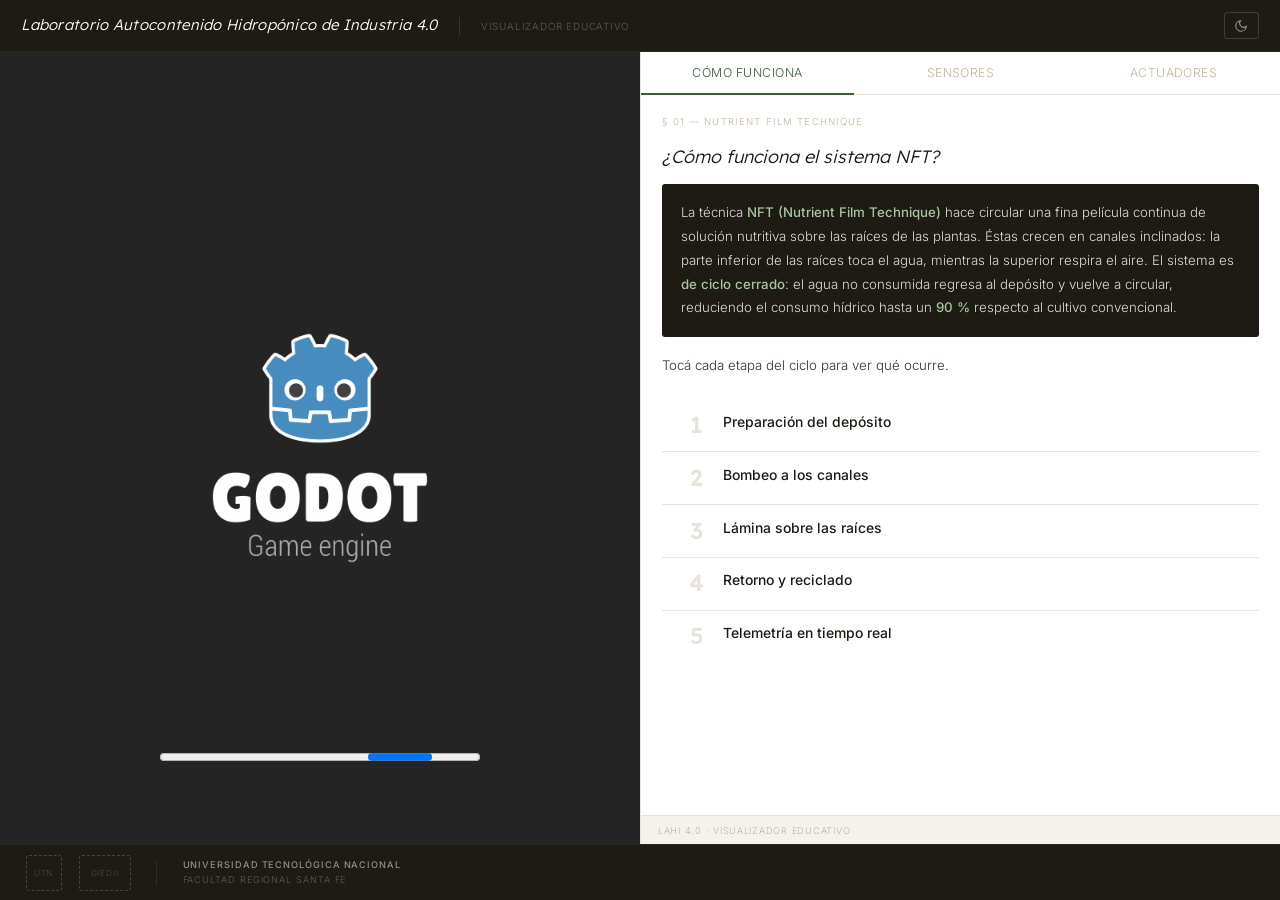
==== webpage/page/index.html @ 0cfc1d72 "Added web-page" ====
<!DOCTYPE html>
<html lang="es">
<head>
<meta charset="UTF-8">
<meta name="viewport" content="width=device-width, initial-scale=1.0, viewport-fit=cover">
<title>Laboratorio Autocontenido Hidropónico de Industria 4.0 — LAHI 4.0</title>
<link rel="preconnect" href="https://fonts.googleapis.com">
<link rel="preconnect" href="https://fonts.gstatic.com" crossorigin>
<link href="https://fonts.googleapis.com/css2?family=Inter:ital,opsz,wght@0,14..32,100..900;1,14..32,100..900&family=Lexend+Deca:wght@100..900&display=swap" rel="stylesheet">
<link rel="stylesheet" href="styles.css">
</head>
<body>
<div class="app">

  <!-- ══ TOPBAR ══ -->
  <header class="topbar">
    <span class="topbar-brand">
      Laboratorio Autocontenido Hidropónico de Industria 4.0
    </span>
    <div class="topbar-sep"></div>
    <span class="topbar-desc">Visualizador educativo</span>
    <button class="theme-toggle" id="theme-toggle" aria-label="Cambiar modo">
      <!-- moon: visible en modo claro -->
      <svg class="icon-moon" viewBox="0 0 24 24"><path d="M21 12.79A9 9 0 1 1 11.21 3a7 7 0 0 0 9.79 9.79z"/></svg>
      <!-- sun: visible en modo oscuro -->
      <svg class="icon-sun" viewBox="0 0 24 24"><circle cx="12" cy="12" r="5"/><line x1="12" y1="1" x2="12" y2="3"/><line x1="12" y1="21" x2="12" y2="23"/><line x1="4.22" y1="4.22" x2="5.64" y2="5.64"/><line x1="18.36" y1="18.36" x2="19.78" y2="19.78"/><line x1="1" y1="12" x2="3" y2="12"/><line x1="21" y1="12" x2="23" y2="12"/><line x1="4.22" y1="19.78" x2="5.64" y2="18.36"/><line x1="18.36" y1="5.64" x2="19.78" y2="4.22"/></svg>
    </button>
  </header>

  <!-- ══ GODOT PANEL ══ -->
  <div class="viz-panel">
    <iframe
      id="godot-iframe"
      src="../hydro/hydro_virtualization.html"
      allow="autoplay"
      style="width:100%;height:100%;border:none;display:block;"
    ></iframe>
    <div class="viz-overlay" id="viz-overlay">
      <div class="viz-overlay-dot"></div>
      <span class="viz-overlay-text" id="viz-overlay-text"></span>
    </div>
  </div>

  <!-- ══ SIDE PANEL ══ -->
  <aside class="side">

    <!-- Tab strip -->
    <div class="tabs">
      <div class="tab active" data-tab="como-funciona" onclick="switchTab(this)">Cómo funciona</div>
      <div class="tab" data-tab="sensores" onclick="switchTab(this)">Sensores</div>
      <div class="tab" data-tab="actuadores" onclick="switchTab(this)">Actuadores</div>
    </div>

    <div class="panes">

      <!-- ── CÓMO FUNCIONA ── -->
      <div class="pane active" id="pane-como-funciona">
        <p class="pane-subtitle">§ 01 — Nutrient Film Technique</p>
        <p class="pane-title">¿Cómo funciona el sistema NFT?</p>

        <div class="nft-intro">
          La técnica <strong>NFT (Nutrient Film Technique)</strong> hace circular una fina película continua de solución nutritiva sobre las raíces de las plantas. Éstas crecen en canales inclinados: la parte inferior de las raíces toca el agua, mientras la superior respira el aire. El sistema es <strong>de ciclo cerrado</strong>: el agua no consumida regresa al depósito y vuelve a circular, reduciendo el consumo hídrico hasta un <strong>90 %</strong> respecto al cultivo convencional.
        </div>

        <p class="pane-body" style="margin-top:0.25rem;">Tocá cada etapa del ciclo para ver qué ocurre.</p>

        <div class="nft-steps">

          <div class="nft-step" data-sensor="deposito" onclick="selectStep(this)">
            <div class="nft-step-num">1</div>
            <div class="nft-step-content">
              <p class="nft-step-title">Preparación del depósito</p>
              <div class="nft-step-body">La solución nutritiva se mezcla en el reservorio. El sensor EC verifica la concentración de nutrientes y el DS18B20 controla la temperatura antes de iniciar la circulación.</div>
            </div>
          </div>

          <div class="nft-step" data-sensor="bomba" onclick="selectStep(this)">
            <div class="nft-step-num">2</div>
            <div class="nft-step-content">
              <p class="nft-step-title">Bombeo a los canales</p>
              <div class="nft-step-body">La bomba sumergible eleva la solución hasta la cabecera de los canales inclinados. El caudalímetro confirma que el flujo es el correcto. El controlador gestiona la bomba mediante relé con temporización no bloqueante.</div>
            </div>
          </div>

          <div class="nft-step" data-sensor="canal" onclick="selectStep(this)">
            <div class="nft-step-num">3</div>
            <div class="nft-step-content">
              <p class="nft-step-title">Lámina sobre las raíces</p>
              <div class="nft-step-body">La solución baja por gravedad formando la fina lámina o "film". La parte inferior de las raíces toca el agua; la superior respira el aire, sin necesidad de aireadores adicionales.</div>
            </div>
          </div>

          <div class="nft-step" data-sensor="retorno" onclick="selectStep(this)">
            <div class="nft-step-num">4</div>
            <div class="nft-step-content">
              <p class="nft-step-title">Retorno y reciclado</p>
              <div class="nft-step-body">El excedente cae al depósito por el extremo inferior de cada canal. El ciclo se repite indefinidamente. El sistema consume hasta un 90 % menos de agua que el cultivo en suelo.</div>
            </div>
          </div>

          <div class="nft-step" data-sensor="telemetria" onclick="selectStep(this)">
            <div class="nft-step-num">5</div>
            <div class="nft-step-content">
              <p class="nft-step-title">Telemetría en tiempo real</p>
              <div class="nft-step-body">Cada segundo, el microcontrolador emite un objeto JSON con todos los valores de sensores y el estado de los actuadores. Esto permite registrar el historial del cultivo y detectar anomalías.</div>
            </div>
          </div>

        </div>
      </div>

      <!-- ── SENSORES ── -->
      <div class="pane" id="pane-sensores">
        <p class="pane-subtitle">§ 02 — Instrumentación</p>
        <p class="pane-title">Sensores del sistema</p>
        <p class="pane-body">Seleccioná un sensor para ver detalles y resaltar su ubicación en la simulación.</p>

        <table class="data-table">
          <thead>
            <tr>
              <th>Sensor</th>
              <th>Variable</th>
              <th>Rango operativo</th>
            </tr>
          </thead>
          <tbody>

            <!-- DHT22 -->
            <tr onclick="toggleRow(this, 'det-dht22', 'Temp. y Humedad Ambiente', 'dht22')">
              <td>
                Temperatura y Humedad Ambiente
                <span class="td-model">DHT22 / AM2302</span>
              </td>
              <td>T amb / HR</td>
              <td><span class="td-badge badge-ok">18–26 °C</span></td>
            </tr>
            <tr class="row-detail" id="det-dht22">
              <td colspan="3">
                Sensor digital calibrado de un solo hilo. Mide las condiciones del aire dentro del invernadero. La temperatura y humedad relativa determinan la transpiración foliar y la demanda hídrica.
                <br><br>
                <strong>Precisión:</strong> ±0.5 °C, ±2–5 % HR &nbsp;|&nbsp; <strong>Protocolo:</strong> Single-wire digital &nbsp;|&nbsp; <strong>Período mín.:</strong> ≥ 2 s entre lecturas
              </td>
            </tr>

            <!-- DS18B20 -->
            <tr onclick="toggleRow(this, 'det-ds18b20', 'Temperatura de la Solución', 'ds18b20')">
              <td>
                Temperatura de la Solución
                <span class="td-model">DS18B20 sumergible</span>
              </td>
              <td>T agua</td>
              <td><span class="td-badge badge-ok">18–22 °C</span></td>
            </tr>
            <tr class="row-detail" id="det-ds18b20">
              <td colspan="3">
                Sensor sumergible instalado en el depósito y canales. El agua fría retiene más oxígeno disuelto; el agua caliente lo agota y asfixia las raíces. Temperatura ideal: 18–22 °C.
                <br><br>
                <strong>Rango:</strong> −55 … +125 °C &nbsp;|&nbsp; <strong>Resolución:</strong> 9–12 bit configurable &nbsp;|&nbsp; <strong>Protocolo:</strong> 1-Wire
              </td>
            </tr>

            <!-- EC -->
            <tr onclick="toggleRow(this, 'det-ec', 'Conductividad Eléctrica (EC)', 'ec')">
              <td>
                Conductividad Eléctrica
                <span class="td-model">Sonda EC + acondicionador</span>
              </td>
              <td>EC</td>
              <td><span class="td-badge badge-ok">1.5–2.5 mS/cm</span></td>
            </tr>
            <tr class="row-detail" id="det-ec">
              <td colspan="3">
                Mide la concentración de sales minerales disueltas — es decir, cuánto "alimento" contiene la solución. EC baja: plantas con hambre. EC alta: riesgo de toxicidad radicular.
                <br><br>
                <strong>Unidad:</strong> mS/cm &nbsp;|&nbsp; <strong>Alerta déficit:</strong> &lt; 0.8 mS/cm &nbsp;|&nbsp; <strong>Alerta exceso:</strong> &gt; 3.5 mS/cm &nbsp;|&nbsp; <strong>Comp. térmica:</strong> vía DS18B20
              </td>
            </tr>

            <!-- Caudalímetro -->
            <tr onclick="toggleRow(this, 'det-caudal', 'Caudalímetro', 'caudal')">
              <td>
                Caudal de Circulación
                <span class="td-model">Caudalímetro efecto Hall</span>
              </td>
              <td>Caudal</td>
              <td><span class="td-badge badge-ok">≥ 1 L/min</span></td>
            </tr>
            <tr class="row-detail" id="det-caudal">
              <td colspan="3">
                Cuenta los pulsos de una turbina interna para medir el flujo en los canales NFT. Caudal cero significa que la bomba falló — el sistema dispara una alerta inmediata.
                <br><br>
                <strong>Principio:</strong> Turbina + efecto Hall &nbsp;|&nbsp; <strong>Salida:</strong> Pulsos digitales (ISR) &nbsp;|&nbsp; <strong>Alerta:</strong> Caudal = 0
              </td>
            </tr>

            <!-- pH (mockeado) -->
            <tr onclick="toggleRow(this, 'det-ph', 'Sensor de pH', 'ph')">
              <td>
                pH de la Solución
                <span class="td-model">Electrodo pH + módulo BNC [mock]</span>
              </td>
              <td>pH</td>
              <td><span class="td-badge badge-ok">5.5–6.5</span></td>
            </tr>
            <tr class="row-detail" id="det-ph">
              <td colspan="3">
                [Datos de referencia — sensor pendiente de integración] El pH determina la disponibilidad de nutrientes para la planta. Fuera del rango óptimo, los minerales precipitan y no pueden ser absorbidos.
                <br><br>
                <strong>Rango medición:</strong> 0–14 pH &nbsp;|&nbsp; <strong>Salida:</strong> Analógica 0–5 V &nbsp;|&nbsp; <strong>Calibración:</strong> Buffer 4.0 / 7.0
              </td>
            </tr>

          </tbody>
        </table>
      </div>

      <!-- ── ACTUADORES ── -->
      <div class="pane" id="pane-actuadores">
        <p class="pane-subtitle">§ 03 — Control</p>
        <p class="pane-title">Actuadores del sistema</p>
        <p class="pane-body">Elementos que el controlador comanda para gestionar el ambiente y la circulación.</p>

        <table class="data-table">
          <thead>
            <tr>
              <th>Actuador</th>
              <th>Tipo</th>
              <th>Control</th>
            </tr>
          </thead>
          <tbody>

            <!-- Bomba -->
            <tr onclick="toggleRow(this, 'det-bomba', 'Bomba sumergible', 'bomba')">
              <td>
                Bomba de Circulación
                <span class="td-model">Bomba sumergible 12 V [mock]</span>
              </td>
              <td>Hidráulico</td>
              <td><span class="td-badge badge-digital">Relé ON/OFF</span></td>
            </tr>
            <tr class="row-detail" id="det-bomba">
              <td colspan="3">
                Eleva la solución nutritiva desde el depósito hasta la cabecera de los canales NFT. El controlador la activa según temporizadores y la monitorea mediante el caudalímetro para detectar fallos.
                <br><br>
                <strong>Alimentación:</strong> 12 V DC &nbsp;|&nbsp; <strong>Control:</strong> Módulo relé 5 V &nbsp;|&nbsp; <strong>Supervisión:</strong> Caudalímetro efecto Hall
              </td>
            </tr>

            <!-- Ventilador -->
            <tr onclick="toggleRow(this, 'det-ventilador', 'Ventilador de circulación', 'ventilador')">
              <td>
                Ventilación Forzada
                <span class="td-model">Ventilador 12 V [mock]</span>
              </td>
              <td>Climático</td>
              <td><span class="td-badge badge-digital">Relé ON/OFF</span></td>
            </tr>
            <tr class="row-detail" id="det-ventilador">
              <td colspan="3">
                [Datos de referencia — integración pendiente] Activa la circulación de aire cuando la temperatura o humedad superan el umbral definido. Reduce la condensación y refuerza el intercambio gaseoso de las hojas.
                <br><br>
                <strong>Trigger:</strong> T amb &gt; 28 °C o HR &gt; 85 % &nbsp;|&nbsp; <strong>Control:</strong> Relé NC/NA
              </td>
            </tr>

            <!-- Iluminación -->
            <tr onclick="toggleRow(this, 'det-leds', 'Iluminación LED', 'leds')">
              <td>
                Iluminación Artificial
                <span class="td-model">Strip LED grow-light [mock]</span>
              </td>
              <td>Lumínico</td>
              <td><span class="td-badge badge-digital">Relé / PWM</span></td>
            </tr>
            <tr class="row-detail" id="det-leds">
              <td colspan="3">
                [Datos de referencia — integración pendiente] LEDs de espectro rojo + azul optimizados para fotosíntesis. Pueden operarse en ciclo horario programado o con control de intensidad vía PWM.
                <br><br>
                <strong>Ciclo fotoperiodo:</strong> 16 h luz / 8 h oscuridad (referencia) &nbsp;|&nbsp; <strong>Control:</strong> Relé temporizado
              </td>
            </tr>

            <!-- Dosificador -->
            <tr onclick="toggleRow(this, 'det-dosificador', 'Dosificador de nutrientes', 'dosificador')">
              <td>
                Dosificador de Nutrientes
                <span class="td-model">Bomba peristáltica [mock]</span>
              </td>
              <td>Químico</td>
              <td><span class="td-badge badge-warn">En desarrollo</span></td>
            </tr>
            <tr class="row-detail" id="det-dosificador">
              <td colspan="3">
                [Planificado — no integrado aún] Bomba peristáltica que dosifica concentrado de nutrientes al depósito cuando el sensor EC detecta valores por debajo del umbral mínimo.
                <br><br>
                <strong>Trigger:</strong> EC &lt; 1.2 mS/cm &nbsp;|&nbsp; <strong>Actuación:</strong> Impulso peristáltico calibrado &nbsp;|&nbsp; <strong>Estado:</strong> En desarrollo
              </td>
            </tr>

          </tbody>
        </table>
      </div>

    </div><!-- /panes -->

    <div class="side-infobar">
      <span class="side-infobar-text">LAHI 4.0 · Visualizador educativo</span>
      <span class="side-infobar-active" id="footer-active"></span>
    </div>

  </aside>

  <!-- ══ PAGE FOOTER ══ -->
  <footer class="page-footer">
    <div class="footer-logos">
      <div class="logo-placeholder logo-utn" title="Logo UTN">UTN</div>
      <div class="logo-placeholder logo-giedii" title="Logo GIEDII">GIEDII</div>
    </div>
    <div class="footer-sep"></div>
    <p class="footer-text">
      <strong>Universidad Tecnológica Nacional</strong>
      Facultad Regional Santa Fe
    </p>
  </footer>

</div><!-- /app -->

<script src="app.js"></script>
</body>
</html>
---- webpage/page/styles.css ----
/* ── Reset & Variables ── */
*, *::before, *::after { box-sizing: border-box; margin: 0; padding: 0; }

:root {
  --bg:      #f5f2ec;
  --panel:   #fff;
  --soil:    #1e1a14;
  --bark:    #3d3025;
  --moss:    #3a5c38;
  --sage:    #6e9469;
  --leaf:    #a8c59f;
  --sand:    #c4b49a;
  --fog:     #e8e3da;
  --rust:    #8b4a2f;
  --chrome:  #1e1a14;
  --serif:   'Lexend Deca', sans-serif;
  --sans:    'Inter', sans-serif;
  --mono:    'Inter', monospace;
  --radius:  3px;

  --topbar-h: 52px;
  --footer-h: 56px;
}

[data-theme="dark"] {
  --bg:     #0f0d0a;
  --panel:  #1a1713;
  --soil:   #e2ddd5;
  --bark:   #a89880;
  --moss:   #5c8c5a;
  --sand:   #6a5f50;
  --fog:    #2a2520;
  --chrome: #0a0908;
}

.theme-transitioning, .theme-transitioning * {
  transition: background-color 0.25s, color 0.25s, border-color 0.25s !important;
}

html, body {
  height: 100%;
  background: var(--bg);
  color: var(--soil);
  font-family: var(--sans);
  font-size: 17px;
  font-weight: 300;
  overflow: hidden;
}

/* ── LAYOUT ── */
.app {
  display: grid;
  grid-template-columns: 1fr 1fr;
  grid-template-rows: var(--topbar-h) 1fr var(--footer-h);
  height: 100vh;
  overflow: hidden;
}

/* ── TOPBAR ── */
.topbar {
  grid-column: 1 / -1;
  grid-row: 1;
  display: flex;
  align-items: center;
  padding: 0 1.25rem;
  gap: 1.25rem;
  background: var(--chrome);
  border-bottom: 1px solid rgba(255,255,255,0.06);
  z-index: 10;
}
.topbar-brand {
  font-family: var(--serif);
  font-style: italic;
  font-size: 0.88rem;
  color: #fff;
  letter-spacing: 0.02em;
  white-space: nowrap;
  line-height: 1.25;
}
.topbar-brand strong {
  display: block;
  font-style: normal;
  font-size: 0.58rem;
  font-family: var(--mono);
  font-weight: 400;
  color: rgba(255,255,255,0.35);
  letter-spacing: 0.12em;
  text-transform: uppercase;
  margin-top: 0.1rem;
}
.topbar-sep { width: 1px; height: 18px; background: rgba(255,255,255,0.12); flex-shrink: 0; }
.topbar-desc {
  font-family: var(--mono);
  font-size: 0.58rem;
  color: rgba(255,255,255,0.28);
  letter-spacing: 0.08em;
  text-transform: uppercase;
}
.theme-toggle {
  margin-left: auto;
  background: none;
  border: 1px solid rgba(255,255,255,0.15);
  border-radius: var(--radius);
  color: rgba(255,255,255,0.55);
  cursor: pointer;
  padding: 0.3rem 0.55rem;
  display: flex;
  align-items: center;
  gap: 0.4rem;
  font-family: var(--mono);
  font-size: 0.6rem;
  letter-spacing: 0.06em;
  text-transform: uppercase;
  transition: border-color 0.2s, color 0.2s;
}
.theme-toggle:hover { border-color: rgba(255,255,255,0.35); color: rgba(255,255,255,0.85); }
.theme-toggle svg { width: 14px; height: 14px; fill: none; stroke: currentColor; stroke-width: 1.8; flex-shrink: 0; }
.icon-moon { display: block; }
.icon-sun  { display: none; }
[data-theme="dark"] .icon-moon { display: none; }
[data-theme="dark"] .icon-sun  { display: block; }

/* ── GODOT PANEL ── */
.viz-panel {
  grid-column: 1;
  grid-row: 2;
  position: relative;
  background: #16201a;
  overflow: hidden;
  min-width: 0;
}
.viz-panel iframe {
  width: 100%; height: 100%;
  border: none; display: block;
}

/* highlight overlay */
.viz-overlay {
  position: absolute;
  top: 1rem; left: 1rem;
  display: flex;
  align-items: center;
  gap: 0.5rem;
  background: rgba(22,32,26,0.85);
  backdrop-filter: blur(6px);
  border: 1px solid rgba(168,197,159,0.2);
  padding: 0.45rem 0.75rem;
  opacity: 0;
  transform: translateY(-6px);
  transition: opacity 0.25s, transform 0.25s;
  pointer-events: none;
  z-index: 5;
}
.viz-overlay.show { opacity: 1; transform: translateY(0); }
.viz-overlay-dot { width: 8px; height: 8px; border-radius: 50%; background: var(--leaf); flex-shrink: 0; }
.viz-overlay-text { font-family: var(--mono); font-size: 0.82rem; color: var(--leaf); white-space: nowrap; }

/* ── SIDE PANEL ── */
.side {
  grid-column: 2;
  grid-row: 2;
  display: flex;
  flex-direction: column;
  background: var(--panel);
  border-left: 1px solid var(--fog);
  overflow: hidden;
  position: relative;
}

/* tab strip */
.tabs {
  display: flex;
  border-bottom: 1px solid var(--fog);
  flex-shrink: 0;
}
.tab {
  flex: 1;
  padding: 0.75rem 0.25rem;
  font-family: var(--mono);
  font-size: 0.72rem;
  letter-spacing: 0.04em;
  text-transform: uppercase;
  color: var(--sand);
  text-align: center;
  cursor: pointer;
  border-bottom: 2px solid transparent;
  margin-bottom: -1px;
  transition: color 0.2s, border-color 0.2s;
  user-select: none;
  white-space: nowrap;
}
.tab:hover { color: var(--bark); }
.tab.active { color: var(--moss); border-bottom-color: var(--moss); }

/* panes */
.panes {
  flex: 1;
  overflow: hidden;
  position: relative;
}
.pane {
  position: absolute; inset: 0;
  overflow-y: auto;
  opacity: 0;
  pointer-events: none;
  transition: opacity 0.2s;
  padding: 1.25rem;
  display: flex;
  flex-direction: column;
  gap: 0.75rem;
}
.pane.active { opacity: 1; pointer-events: all; }
.pane::-webkit-scrollbar { width: 4px; }
.pane::-webkit-scrollbar-track { background: transparent; }
.pane::-webkit-scrollbar-thumb { background: var(--fog); border-radius: 2px; }

/* pane heading */
.pane-title {
  font-family: var(--serif);
  font-style: italic;
  font-size: 1.05rem;
  color: var(--soil);
  margin-bottom: 0.2rem;
  line-height: 1.3;
}
.pane-subtitle {
  font-family: var(--mono);
  font-size: 0.56rem;
  color: var(--sand);
  letter-spacing: 0.12em;
  text-transform: uppercase;
  margin-bottom: 0.3rem;
}
.pane-body {
  font-size: 0.78rem;
  color: var(--bark);
  line-height: 1.8;
}

/* ── TABLA SENSORES / ACTUADORES ── */
.data-table {
  width: 100%;
  border-collapse: collapse;
  font-size: 0.73rem;
  margin-top: 0.25rem;
}
.data-table thead th {
  font-family: var(--mono);
  font-size: 0.54rem;
  letter-spacing: 0.1em;
  text-transform: uppercase;
  color: var(--sand);
  padding: 0.5rem 0.75rem;
  text-align: left;
  border-bottom: 1px solid var(--fog);
  background: var(--bg);
  font-weight: 400;
}
.data-table tbody tr {
  border-bottom: 1px solid var(--fog);
  transition: background 0.15s;
  cursor: pointer;
}
.data-table tbody tr:hover { background: #f7f5f0; }
.data-table tbody tr.selected { background: #f0f4ef; }
.data-table tbody td {
  padding: 0.65rem 0.75rem;
  color: var(--bark);
  vertical-align: top;
}
.data-table tbody td:first-child {
  font-weight: 500;
  color: var(--soil);
}
.td-model {
  font-family: var(--mono);
  font-size: 0.58rem;
  color: var(--sand);
  display: block;
  margin-top: 0.15rem;
}
.td-badge {
  display: inline-block;
  font-family: var(--mono);
  font-size: 0.55rem;
  padding: 0.15rem 0.4rem;
  border-radius: 2px;
  white-space: nowrap;
}
.badge-ok { background: rgba(58,92,56,0.1); color: var(--moss); border: 1px solid rgba(58,92,56,0.2); }
.badge-warn { background: rgba(139,74,47,0.08); color: var(--rust); border: 1px solid rgba(139,74,47,0.2); }
.badge-digital { background: rgba(110,148,105,0.1); color: var(--sage); border: 1px solid rgba(110,148,105,0.2); }

/* expanded row detail */
.row-detail {
  display: none;
  background: #f9f8f5;
}
.row-detail.open { display: table-row; }
.row-detail td {
  padding: 0.6rem 1rem 0.8rem 2.5rem;
  font-size: 0.72rem;
  color: var(--bark);
  line-height: 1.75;
  border-bottom: 1px solid var(--fog);
}

/* NFT explanation */
.nft-intro {
  background: var(--chrome);
  color: rgba(255,255,255,0.85);
  padding: 1rem 1.1rem;
  font-size: 0.78rem;
  line-height: 1.8;
  border-radius: var(--radius);
}
.nft-intro strong { color: var(--leaf); font-weight: 500; }

.nft-steps { display: flex; flex-direction: column; gap: 1px; background: var(--fog); margin-top: 0.5rem; }
.nft-step {
  background: var(--panel);
  padding: 0.85rem 1rem;
  cursor: pointer;
  display: flex;
  gap: 0.75rem;
  align-items: flex-start;
  border-left: 3px solid transparent;
  transition: background 0.15s, border-color 0.15s;
}
.nft-step:hover { background: #f7f5f0; border-left-color: var(--sage); }
.nft-step.active { background: #f0f4ef; border-left-color: var(--moss); }
.nft-step-num {
  font-family: var(--serif);
  font-size: 1.35rem;
  font-weight: 600;
  color: var(--fog);
  line-height: 1;
  flex-shrink: 0;
  width: 28px;
  text-align: center;
  transition: color 0.15s;
}
.nft-step.active .nft-step-num { color: var(--moss); }
.nft-step-content { flex: 1; }
.nft-step-title { font-size: 0.82rem; font-weight: 500; color: var(--soil); margin-bottom: 0; line-height: 1.2; }
.nft-step-body {
  max-height: 0; overflow: hidden;
  transition: max-height 0.35s cubic-bezier(0.4,0,0.2,1);
  font-size: 0.75rem; color: var(--bark); line-height: 1.75;
}
.nft-step.active .nft-step-body { max-height: 200px; padding-top: 0.4rem; }

/* bottom info bar */
.side-infobar {
  flex-shrink: 0;
  padding: 0.5rem 1rem;
  border-top: 1px solid var(--fog);
  display: flex;
  align-items: center;
  gap: 0.5rem;
  background: var(--bg);
}
.side-infobar-text {
  font-family: var(--mono);
  font-size: 0.54rem;
  color: var(--sand);
  letter-spacing: 0.08em;
  text-transform: uppercase;
}
.side-infobar-active {
  margin-left: auto;
  font-family: var(--mono);
  font-size: 0.54rem;
  color: var(--moss);
  letter-spacing: 0.06em;
  opacity: 0;
  transition: opacity 0.2s;
}
.side-infobar-active.show { opacity: 1; }

/* ── FOOTER (page) ── */
.page-footer {
  grid-column: 1 / -1;
  grid-row: 3;
  display: flex;
  align-items: center;
  padding: 0 1.5rem;
  gap: 1.5rem;
  background: var(--chrome);
  border-top: 1px solid rgba(255,255,255,0.06);
}
.footer-logos {
  display: flex;
  align-items: center;
  gap: 1rem;
}
.logo-placeholder {
  border: 1px dashed rgba(255,255,255,0.18);
  border-radius: var(--radius);
  display: flex;
  align-items: center;
  justify-content: center;
  font-family: var(--mono);
  font-size: 0.48rem;
  letter-spacing: 0.1em;
  text-transform: uppercase;
  color: rgba(255,255,255,0.2);
  flex-shrink: 0;
}
.logo-utn {
  width: 36px;
  height: 36px;
}
.logo-giedii {
  width: 52px;
  height: 36px;
}
.footer-sep { width: 1px; height: 24px; background: rgba(255,255,255,0.08); flex-shrink: 0; }
.footer-text {
  font-family: var(--mono);
  font-size: 0.54rem;
  color: rgba(255,255,255,0.28);
  letter-spacing: 0.1em;
  text-transform: uppercase;
  line-height: 1.6;
}
.footer-text strong {
  color: rgba(255,255,255,0.5);
  font-weight: 500;
  display: block;
}

/* ── RESPONSIVE / MOBILE ── */
@media (max-width: 768px) {
  html, body { overflow: auto; }

  .app {
    display: flex;
    flex-direction: column;
    height: auto;
    min-height: 100vh;
    overflow: visible;
  }

  .topbar {
    position: sticky;
    top: 0;
    z-index: 100;
    flex-wrap: wrap;
    gap: 0.6rem;
    padding: 0.6rem 1rem;
    min-height: var(--topbar-h);
    height: auto;
  }
  .topbar-desc { display: none; }

  .viz-panel {
    width: 100%;
    aspect-ratio: 16 / 10;
    min-height: 220px;
    max-height: 56vw;
    flex-shrink: 0;
  }

  .side {
    width: 100% !important;
    min-width: unset;
    max-width: unset;
    border-left: none;
    border-top: 1px solid var(--fog);
  }
  .pane {
    position: static;
    opacity: 1;
    pointer-events: all;
    display: none;
    padding: 1rem;
  }
  .pane.active { display: flex; }

  .data-table { font-size: 0.7rem; }
  .data-table thead th { padding: 0.4rem 0.5rem; }
  .data-table tbody td { padding: 0.55rem 0.5rem; }

  .page-footer {
    flex-wrap: wrap;
    gap: 0.75rem;
    padding: 0.75rem 1rem;
    height: auto;
  }
}
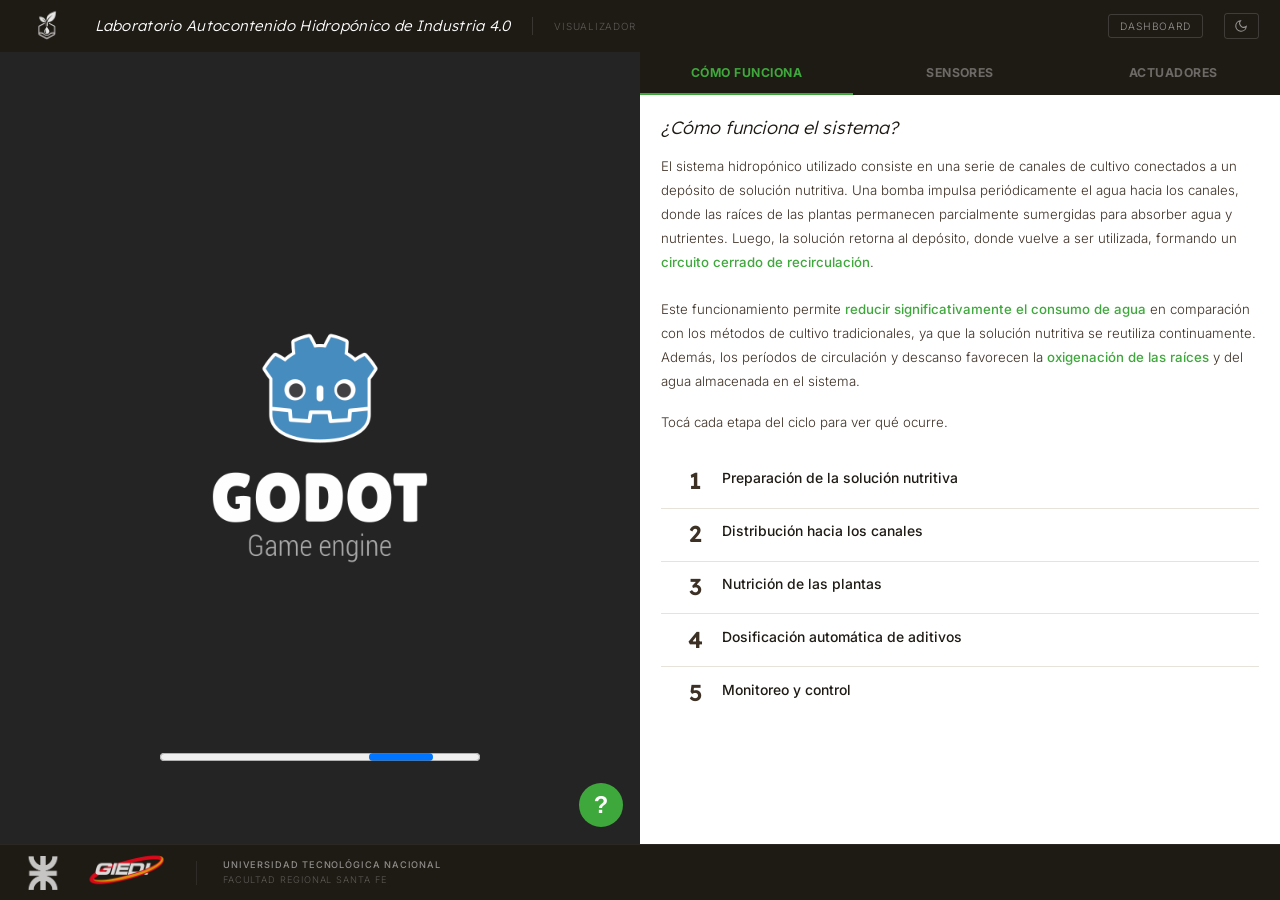
==== commit 7c5bb157: "Added webpage" ====
--- a/webpage/page/index.html
+++ b/webpage/page/index.html
@@ -3,10 +3,11 @@
 <head>
 <meta charset="UTF-8">
 <meta name="viewport" content="width=device-width, initial-scale=1.0, viewport-fit=cover">
-<title>Laboratorio Autocontenido Hidropónico de Industria 4.0 — LAHI 4.0</title>
+<title>LAHI 4.0</title>
 <link rel="preconnect" href="https://fonts.googleapis.com">
 <link rel="preconnect" href="https://fonts.gstatic.com" crossorigin>
 <link href="https://fonts.googleapis.com/css2?family=Inter:ital,opsz,wght@0,14..32,100..900;1,14..32,100..900&family=Lexend+Deca:wght@100..900&display=swap" rel="stylesheet">
+<link rel="icon" type="image/png" href="icon.png">
 <link rel="stylesheet" href="styles.css">
 </head>
 <body>
@@ -14,11 +15,13 @@
 
   <!-- ══ TOPBAR ══ -->
   <header class="topbar">
+    <a class="topbar-home-link" href="./"><img class="topbar-icon" src="icon.png" alt="Inicio"></a>
     <span class="topbar-brand">
       Laboratorio Autocontenido Hidropónico de Industria 4.0
     </span>
     <div class="topbar-sep"></div>
-    <span class="topbar-desc">Visualizador educativo</span>
+    <span class="topbar-desc">Visualizador</span>
+    <a class="topbar-dashboard-btn" href="dashboard.html">Dashboard</a>
     <button class="theme-toggle" id="theme-toggle" aria-label="Cambiar modo">
       <!-- moon: visible en modo claro -->
       <svg class="icon-moon" viewBox="0 0 24 24"><path d="M21 12.79A9 9 0 1 1 11.21 3a7 7 0 0 0 9.79 9.79z"/></svg>
@@ -39,6 +42,12 @@
       <div class="viz-overlay-dot"></div>
       <span class="viz-overlay-text" id="viz-overlay-text"></span>
     </div>
+    <div class="viz-help" id="viz-help">
+      <button class="viz-help-btn" id="viz-help-btn" aria-label="Información sobre la simulación">?</button>
+      <div class="viz-help-tooltip" id="viz-help-tooltip">
+        La simulación 3D actualiza su estado dependiendo de los últimos valores sensados.
+      </div>
+    </div>
   </div>
 
   <!-- ══ SIDE PANEL ══ -->
@@ -55,11 +64,12 @@
 
       <!-- ── CÓMO FUNCIONA ── -->
       <div class="pane active" id="pane-como-funciona">
-        <p class="pane-subtitle">§ 01 — Nutrient Film Technique</p>
-        <p class="pane-title">¿Cómo funciona el sistema NFT?</p>
+        <p class="pane-title">¿Cómo funciona el sistema?</p>
 
         <div class="nft-intro">
-          La técnica <strong>NFT (Nutrient Film Technique)</strong> hace circular una fina película continua de solución nutritiva sobre las raíces de las plantas. Éstas crecen en canales inclinados: la parte inferior de las raíces toca el agua, mientras la superior respira el aire. El sistema es <strong>de ciclo cerrado</strong>: el agua no consumida regresa al depósito y vuelve a circular, reduciendo el consumo hídrico hasta un <strong>90 %</strong> respecto al cultivo convencional.
+          El sistema hidropónico utilizado consiste en una serie de canales de cultivo conectados a un depósito de solución nutritiva. Una bomba impulsa periódicamente el agua hacia los canales, donde las raíces de las plantas permanecen parcialmente sumergidas para absorber agua y nutrientes. Luego, la solución retorna al depósito, donde vuelve a ser utilizada, formando un <strong>circuito cerrado de recirculación</strong>.
+          <br><br>
+          Este funcionamiento permite <strong>reducir significativamente el consumo de agua</strong> en comparación con los métodos de cultivo tradicionales, ya que la solución nutritiva se reutiliza continuamente. Además, los períodos de circulación y descanso favorecen la <strong>oxigenación de las raíces</strong> y del agua almacenada en el sistema.
         </div>
 
         <p class="pane-body" style="margin-top:0.25rem;">Tocá cada etapa del ciclo para ver qué ocurre.</p>
@@ -69,40 +79,40 @@
           <div class="nft-step" data-sensor="deposito" onclick="selectStep(this)">
             <div class="nft-step-num">1</div>
             <div class="nft-step-content">
-              <p class="nft-step-title">Preparación del depósito</p>
-              <div class="nft-step-body">La solución nutritiva se mezcla en el reservorio. El sensor EC verifica la concentración de nutrientes y el DS18B20 controla la temperatura antes de iniciar la circulación.</div>
+              <p class="nft-step-title">Preparación de la solución nutritiva</p>
+              <div class="nft-step-body">La solución nutritiva se almacena en el tanque principal del sistema. Este depósito también recibe los aportes de los reservorios auxiliares, que contienen distintos aditivos y pueden dosificarse mediante mini bombas sumergibles para ajustar la composición de la mezcla según las necesidades del cultivo.</div>
             </div>
           </div>
 
           <div class="nft-step" data-sensor="bomba" onclick="selectStep(this)">
             <div class="nft-step-num">2</div>
             <div class="nft-step-content">
-              <p class="nft-step-title">Bombeo a los canales</p>
-              <div class="nft-step-body">La bomba sumergible eleva la solución hasta la cabecera de los canales inclinados. El caudalímetro confirma que el flujo es el correcto. El controlador gestiona la bomba mediante relé con temporización no bloqueante.</div>
+              <p class="nft-step-title">Distribución hacia los canales</p>
+              <div class="nft-step-body">Cuando el sistema inicia un ciclo de riego, la bomba principal impulsa la solución nutritiva hacia los canales de cultivo. Durante este proceso, un caudalímetro supervisa el flujo de agua para verificar que la circulación sea la adecuada, mientras que el Arduino Mega 2560 controla el funcionamiento de la bomba.</div>
             </div>
           </div>
 
           <div class="nft-step" data-sensor="canal" onclick="selectStep(this)">
             <div class="nft-step-num">3</div>
             <div class="nft-step-content">
-              <p class="nft-step-title">Lámina sobre las raíces</p>
-              <div class="nft-step-body">La solución baja por gravedad formando la fina lámina o "film". La parte inferior de las raíces toca el agua; la superior respira el aire, sin necesidad de aireadores adicionales.</div>
+              <p class="nft-step-title">Nutrición de las plantas</p>
+              <div class="nft-step-body">Dentro de los canales, las raíces absorben el agua y los nutrientes necesarios para el crecimiento de las plantas. Su disposición permite mantener una zona en contacto con la solución nutritiva y otra expuesta al aire, favoreciendo la oxigenación del sistema radicular.</div>
             </div>
           </div>
 
           <div class="nft-step" data-sensor="retorno" onclick="selectStep(this)">
             <div class="nft-step-num">4</div>
             <div class="nft-step-content">
-              <p class="nft-step-title">Retorno y reciclado</p>
-              <div class="nft-step-body">El excedente cae al depósito por el extremo inferior de cada canal. El ciclo se repite indefinidamente. El sistema consume hasta un 90 % menos de agua que el cultivo en suelo.</div>
+              <p class="nft-step-title">Dosificación automática de aditivos</p>
+              <div class="nft-step-body">Los reservorios auxiliares permiten incorporar nutrientes o correctores específicos a la solución principal cuando es necesario. Cada depósito cuenta con una bomba independiente que facilita una dosificación controlada y precisa.</div>
             </div>
           </div>
 
           <div class="nft-step" data-sensor="telemetria" onclick="selectStep(this)">
             <div class="nft-step-num">5</div>
             <div class="nft-step-content">
-              <p class="nft-step-title">Telemetría en tiempo real</p>
-              <div class="nft-step-body">Cada segundo, el microcontrolador emite un objeto JSON con todos los valores de sensores y el estado de los actuadores. Esto permite registrar el historial del cultivo y detectar anomalías.</div>
+              <p class="nft-step-title">Monitoreo y control</p>
+              <div class="nft-step-body">Los sensores instalados en el sistema registran variables relevantes como temperatura, humedad, pH, y conductividad eléctrica. Un Raspberry Pi 4 solicita periódicamente esta información al Arduino Mega 2560 para procesarla, almacenarla y mostrarla en la interfaz de monitoreo.</div>
             </div>
           </div>
 
@@ -111,7 +121,6 @@
 
       <!-- ── SENSORES ── -->
       <div class="pane" id="pane-sensores">
-        <p class="pane-subtitle">§ 02 — Instrumentación</p>
         <p class="pane-title">Sensores del sistema</p>
         <p class="pane-body">Seleccioná un sensor para ver detalles y resaltar su ubicación en la simulación.</p>
 
@@ -216,7 +225,6 @@
 
       <!-- ── ACTUADORES ── -->
       <div class="pane" id="pane-actuadores">
-        <p class="pane-subtitle">§ 03 — Control</p>
         <p class="pane-title">Actuadores del sistema</p>
         <p class="pane-body">Elementos que el controlador comanda para gestionar el ambiente y la circulación.</p>
 
@@ -303,19 +311,13 @@
       </div>
 
     </div><!-- /panes -->
-
-    <div class="side-infobar">
-      <span class="side-infobar-text">LAHI 4.0 · Visualizador educativo</span>
-      <span class="side-infobar-active" id="footer-active"></span>
-    </div>
-
   </aside>
 
   <!-- ══ PAGE FOOTER ══ -->
   <footer class="page-footer">
     <div class="footer-logos">
-      <div class="logo-placeholder logo-utn" title="Logo UTN">UTN</div>
-      <div class="logo-placeholder logo-giedii" title="Logo GIEDII">GIEDII</div>
+      <img class="footer-logo footer-logo-utn" src="logo-utn.png" alt="UTN" title="Universidad Tecnológica Nacional">
+      <img class="footer-logo footer-logo-giedii" src="logo-giedi.png" alt="GIEDI" title="GIEDI">
     </div>
     <div class="footer-sep"></div>
     <p class="footer-text">
--- a/webpage/page/styles.css
+++ b/webpage/page/styles.css
@@ -6,7 +6,7 @@
   --panel:   #fff;
   --soil:    #1e1a14;
   --bark:    #3d3025;
-  --moss:    #3a5c38;
+  --moss:    #3fa83c;
   --sage:    #6e9469;
   --leaf:    #a8c59f;
   --sand:    #c4b49a;
@@ -65,9 +65,24 @@
   padding: 0 1.25rem;
   gap: 1.25rem;
   background: var(--chrome);
-  border-bottom: 1px solid rgba(255,255,255,0.06);
   z-index: 10;
 }
+.topbar-home-link {
+  display: flex;
+  align-items: center;
+  flex-shrink: 0;
+  opacity: 0.9;
+  transition: opacity 0.2s, transform 0.15s;
+}
+.topbar-home-link:hover { opacity: 1; transform: scale(1.06); }
+
+.topbar-icon {
+  height: 52px;
+  width: auto;
+  display: block;
+  mix-blend-mode: screen;
+}
+
 .topbar-brand {
   font-family: var(--serif);
   font-style: italic;
@@ -96,8 +111,30 @@
   letter-spacing: 0.08em;
   text-transform: uppercase;
 }
+.topbar-dashboard-btn {
+  margin-left: auto;
+  display: flex;
+  align-items: center;
+  gap: 0.35rem;
+  font-family: var(--mono);
+  font-size: 0.6rem;
+  letter-spacing: 0.08em;
+  text-transform: uppercase;
+  color: rgba(255,255,255,0.55);
+  text-decoration: none;
+  border: 1px solid rgba(255,255,255,0.15);
+  border-radius: var(--radius);
+  padding: 0.3rem 0.65rem;
+  transition: border-color 0.2s, color 0.2s;
+  white-space: nowrap;
+}
+.topbar-dashboard-btn:hover {
+  color: rgba(255,255,255,0.9);
+  border-color: rgba(255,255,255,0.35);
+}
+
 .theme-toggle {
-  margin-left: auto;
+  margin-left: 0;
   background: none;
   border: 1px solid rgba(255,255,255,0.15);
   border-radius: var(--radius);
@@ -155,6 +192,58 @@
 .viz-overlay-dot { width: 8px; height: 8px; border-radius: 50%; background: var(--leaf); flex-shrink: 0; }
 .viz-overlay-text { font-family: var(--mono); font-size: 0.82rem; color: var(--leaf); white-space: nowrap; }
 
+/* help button */
+.viz-help {
+  position: absolute;
+  bottom: 1rem;
+  right: 1rem;
+  z-index: 5;
+}
+.viz-help-btn {
+  width: 44px;
+  height: 44px;
+  border-radius: 50%;
+  background: var(--moss);
+  color: #fff;
+  border: none;
+  font-size: 1.4rem;
+  font-weight: 700;
+  cursor: pointer;
+  display: flex;
+  align-items: center;
+  justify-content: center;
+  transition: background 0.2s, transform 0.15s;
+  line-height: 1;
+}
+.viz-help-btn:hover { background: #52c44e; transform: scale(1.08); }
+.viz-help-btn.open  { background: #52c44e; }
+
+.viz-help-tooltip {
+  position: absolute;
+  bottom: calc(100% + 0.6rem);
+  right: 0;
+  width: 220px;
+  background: rgba(22,32,26,0.92);
+  backdrop-filter: blur(8px);
+  border: 1px solid rgba(168,197,159,0.2);
+  border-radius: var(--radius);
+  padding: 0.7rem 0.85rem;
+  font-family: var(--sans);
+  font-size: 0.72rem;
+  color: rgba(255,255,255,0.85);
+  line-height: 1.6;
+  pointer-events: none;
+  opacity: 0;
+  transform: translateY(4px);
+  transition: opacity 0.2s, transform 0.2s;
+}
+.viz-help:hover .viz-help-tooltip,
+.viz-help-tooltip.show {
+  opacity: 1;
+  transform: translateY(0);
+  pointer-events: auto;
+}
+
 /* ── SIDE PANEL ── */
 .side {
   grid-column: 2;
@@ -162,7 +251,7 @@
   display: flex;
   flex-direction: column;
   background: var(--panel);
-  border-left: 1px solid var(--fog);
+  border-left: none;
   overflow: hidden;
   position: relative;
 }
@@ -170,7 +259,7 @@
 /* tab strip */
 .tabs {
   display: flex;
-  border-bottom: 1px solid var(--fog);
+  background: var(--chrome);
   flex-shrink: 0;
 }
 .tab {
@@ -178,18 +267,18 @@
   padding: 0.75rem 0.25rem;
   font-family: var(--mono);
   font-size: 0.72rem;
+  font-weight: 700;
   letter-spacing: 0.04em;
   text-transform: uppercase;
-  color: var(--sand);
+  color: rgba(255,255,255,0.35);
   text-align: center;
   cursor: pointer;
   border-bottom: 2px solid transparent;
-  margin-bottom: -1px;
   transition: color 0.2s, border-color 0.2s;
   user-select: none;
   white-space: nowrap;
 }
-.tab:hover { color: var(--bark); }
+.tab:hover { color: rgba(255,255,255,0.7); }
 .tab.active { color: var(--moss); border-bottom-color: var(--moss); }
 
 /* panes */
@@ -307,14 +396,11 @@
 
 /* NFT explanation */
 .nft-intro {
-  background: var(--chrome);
-  color: rgba(255,255,255,0.85);
-  padding: 1rem 1.1rem;
+  color: var(--bark);
   font-size: 0.78rem;
   line-height: 1.8;
-  border-radius: var(--radius);
-}
-.nft-intro strong { color: var(--leaf); font-weight: 500; }
+}
+.nft-intro strong { color: var(--moss); font-weight: 500; }
 
 .nft-steps { display: flex; flex-direction: column; gap: 1px; background: var(--fog); margin-top: 0.5rem; }
 .nft-step {
@@ -333,7 +419,7 @@
   font-family: var(--serif);
   font-size: 1.35rem;
   font-weight: 600;
-  color: var(--fog);
+  color: var(--bark);
   line-height: 1;
   flex-shrink: 0;
   width: 28px;
@@ -392,28 +478,23 @@
 .footer-logos {
   display: flex;
   align-items: center;
-  gap: 1rem;
-}
-.logo-placeholder {
-  border: 1px dashed rgba(255,255,255,0.18);
-  border-radius: var(--radius);
-  display: flex;
-  align-items: center;
-  justify-content: center;
-  font-family: var(--mono);
-  font-size: 0.48rem;
-  letter-spacing: 0.1em;
-  text-transform: uppercase;
-  color: rgba(255,255,255,0.2);
+  gap: 1.25rem;
+}
+.footer-logo {
+  display: block;
+  object-fit: contain;
   flex-shrink: 0;
 }
-.logo-utn {
-  width: 36px;
-  height: 36px;
-}
-.logo-giedii {
-  width: 52px;
-  height: 36px;
+.footer-logo-utn {
+  height: 34px;
+  width: auto;
+  filter: brightness(0) invert(1);
+  opacity: 0.75;
+}
+.footer-logo-giedii {
+  height: 60px;
+  width: auto;
+  opacity: 0.85;
 }
 .footer-sep { width: 1px; height: 24px; background: rgba(255,255,255,0.08); flex-shrink: 0; }
 .footer-text {
